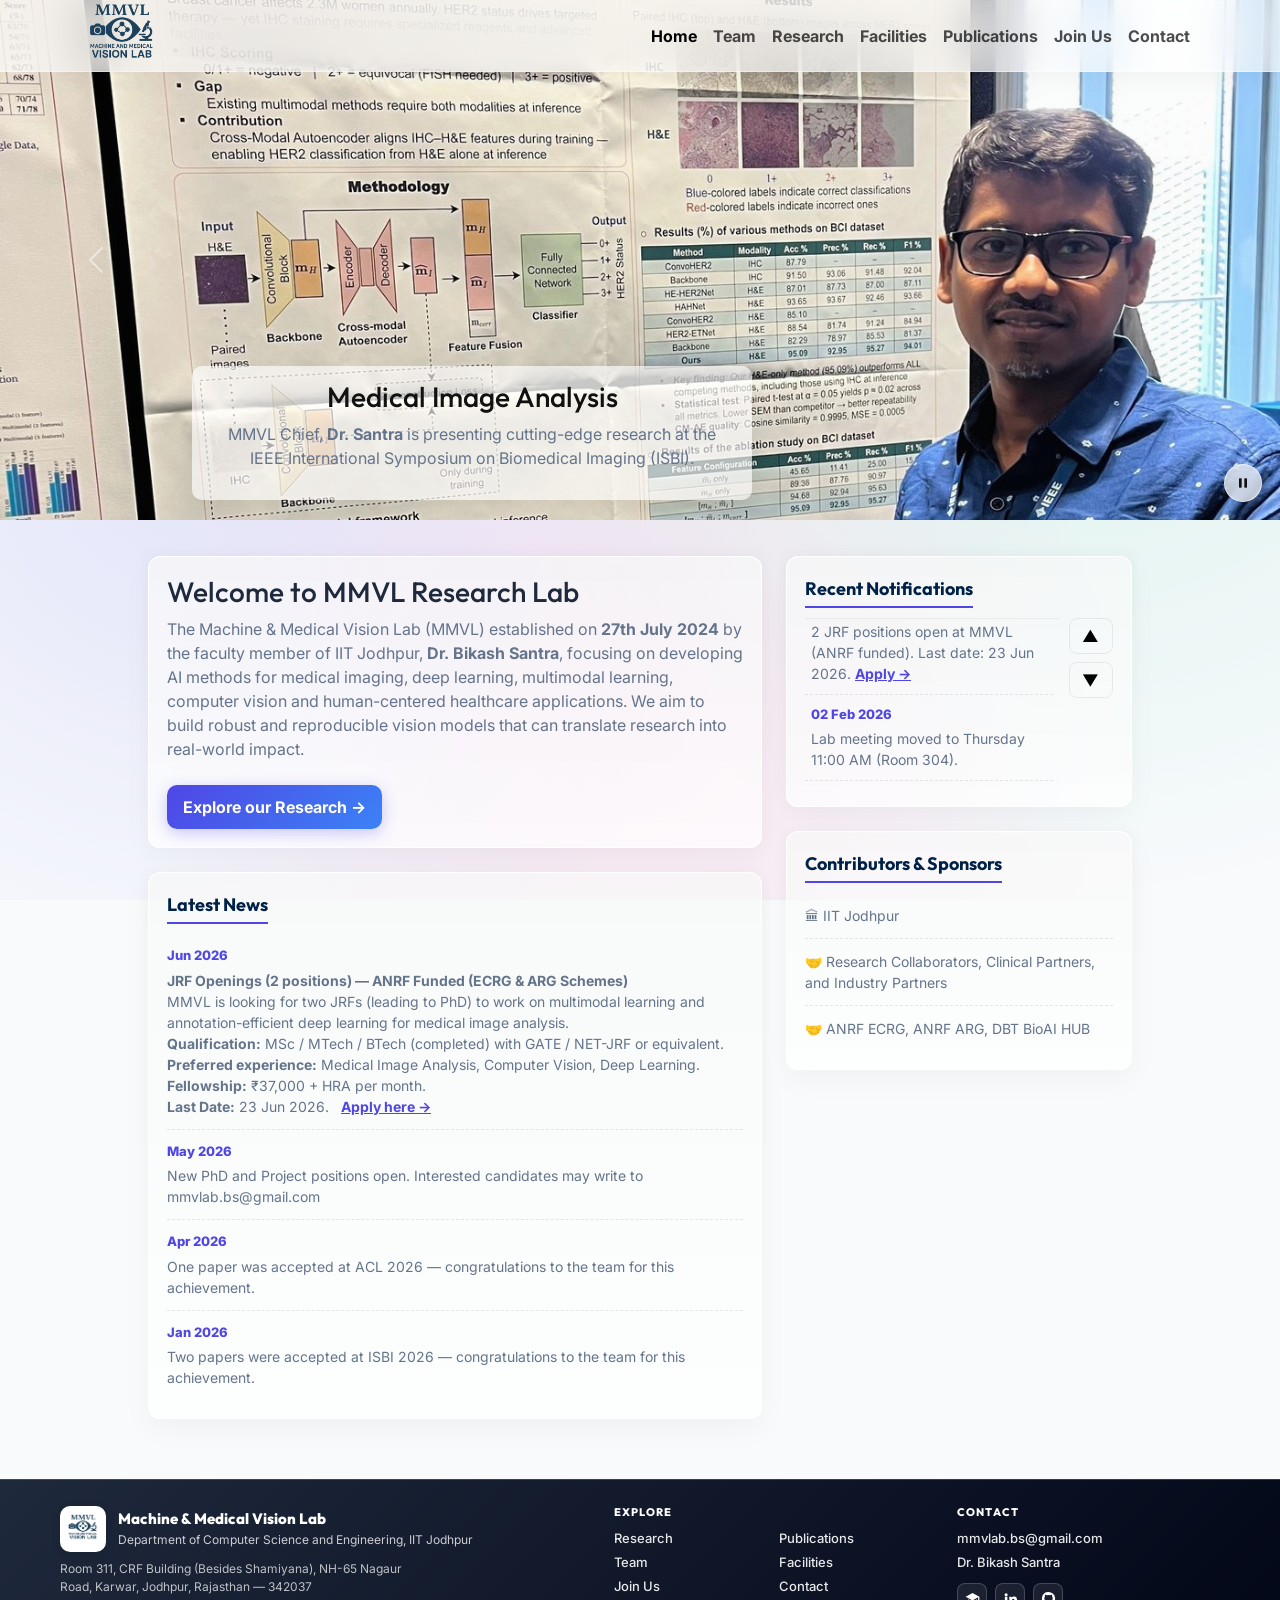
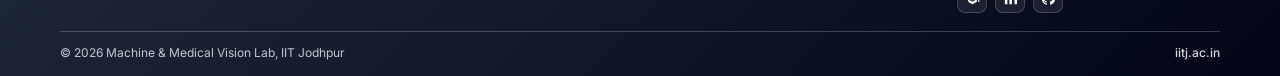
==== index.html @ 5e8164a0 "Updated Student List and Adding The Posters" ====
﻿<!doctype html>
<html lang="en">

<head>
  <meta name="view-transition" content="same-origin">
  <meta charset="utf-8" />
  <meta name="viewport" content="width=device-width, initial-scale=1" />
  <title>Machine & Medical Vision Lab — MMVL</title>

  <link href="https://cdn.jsdelivr.net/npm/bootstrap@5.3.3/dist/css/bootstrap.min.css" rel="stylesheet" />
  <link rel="stylesheet" href="./assets/css/navbar.css" />
  <link rel="stylesheet" href="./assets/css/footer.css" />
  <link rel="stylesheet" href="./assets/css/scroll-reveal.css" />
  <link rel="stylesheet" href="./assets/css/back-to-top.css" />
  <link rel="preconnect" href="https://fonts.googleapis.com">
  <link rel="preconnect" href="https://fonts.gstatic.com" crossorigin>
  <link
    href="https://fonts.googleapis.com/css2?family=Outfit:wght@400;500;600;700;800&family=Inter:wght@400;500;600&display=swap"
    rel="stylesheet">

  <style>
    /* Reset & base */
    html,
    body {
      margin: 0;
      padding: 0;
      width: 100%;
      box-sizing: border-box;
      height: 100%;
    }

    *,
    *::before,
    *::after {
      box-sizing: inherit;
    }

    :root {
      --page-bg: #f8fafc;
      --bg: var(--page-bg);
      --card-bg: rgba(255, 255, 255, 0.7);
      --card: var(--card-bg);
      --muted: #64748b;
      --accent: #4f46e5;
      --accent-hover: #4338ca;
      --border: rgba(255, 255, 255, 0.6);
      --text: #0f172a;
      --card-border-light: rgba(255, 255, 255, 0.8);
      --card-elev: rgba(0, 0, 0, 0.04);
      --nav-h: 72px;
      --nav-bg: #4f46e5;
    }

    body {
      background: var(--page-bg);
      color: #1e293b;
      font-family: 'Inter', system-ui, -apple-system, sans-serif;
      -webkit-font-smoothing: antialiased;
      -moz-osx-font-smoothing: grayscale;
    }

    h1,
    h2,
    h3,
    h4,
    h5,
    .panel-head,
    .carousel-caption h3 {
      font-family: 'Outfit', sans-serif;
    }

    body::before {
      content: "";
      position: fixed;
      inset: 0;
      background: radial-gradient(circle at 15% 50%, rgba(79, 70, 229, 0.12), transparent 50%),
        radial-gradient(circle at 85% 30%, rgba(16, 185, 129, 0.12), transparent 50%),
        radial-gradient(circle at 50% 80%, rgba(236, 72, 153, 0.12), transparent 50%);
      background-color: #f8fafc;
      z-index: -1;
      animation: breathe 15s alternate infinite ease-in-out;
    }

    @keyframes breathe {
      0% {
        transform: scale(1);
      }

      100% {
        transform: scale(1.05);
      }
    }


    /* HERO */
    .hero-carousel {
      max-height: 520px;
      overflow: hidden;
      position: relative;
      margin-top: 0px;
      animation: heroFadeIn 0.9s cubic-bezier(0.25, 1, 0.5, 1) both;
    }

    @keyframes heroFadeIn {
      from {
        opacity: 0;
      }

      to {
        opacity: 1;
      }
    }

    .hero-carousel .carousel-item img {
      width: 100%;
      height: 520px;
      object-fit: cover;
      object-position: center center;
      display: block;
      filter: saturate(0.98) contrast(0.98);
    }

    .carousel-caption {
      background: rgba(255, 255, 255, 0.65);
      color: #111;
      padding: 14px 18px;
      border-radius: 10px;
      box-shadow: 0 8px 20px rgba(12, 18, 24, 0.06);
      max-width: 560px;
    }

    /* Slideshow pause / play toggle */
    .hero-carousel .carousel-pause {
      position: absolute;
      right: 18px;
      bottom: 18px;
      z-index: 3;

      width: 38px;
      height: 38px;
      display: inline-flex;
      align-items: center;
      justify-content: center;
      padding: 0;

      border: 1px solid rgba(255, 255, 255, 0.6);
      border-radius: 50%;
      background: rgba(255, 255, 255, 0.7);
      backdrop-filter: blur(8px);
      -webkit-backdrop-filter: blur(8px);
      color: #111;
      cursor: pointer;
      box-shadow: 0 4px 14px rgba(12, 18, 24, 0.18);
      transition: 0.18s ease;
    }

    .hero-carousel .carousel-pause:hover {
      background: #fff;
      transform: translateY(-2px);
    }

    .hero-carousel .carousel-pause:focus-visible {
      outline: 3px solid rgba(79, 70, 229, 0.55);
      outline-offset: 2px;
    }

    .hero-carousel .carousel-pause svg {
      width: 16px;
      height: 16px;
      fill: currentColor;
    }

    .hero-carousel .carousel-pause .icon-play,
    .hero-carousel .carousel-pause.is-paused .icon-pause {
      display: none;
    }

    .hero-carousel .carousel-pause.is-paused .icon-play {
      display: inline-block;
    }

    @media (max-width: 640px) {
      .hero-carousel .carousel-pause {
        right: 12px;
        bottom: 12px;
        width: 34px;
        height: 34px;
      }
    }

    /* LAYOUT */
    .main-columns {
      padding: 36px 0;
      max-width: 80%;
      margin: 0 auto;
      display: flex;
      gap: 24px;
      align-items: flex-start;
      padding-left: 20px;
      padding-right: 20px;
    }

    .col-left {
      flex: 1.6;
      min-width: 0;
    }

    .col-right {
      flex: 0.9;
      min-width: 0;
    }

    /* CARD */
    .card-panel {
      background: var(--card-bg);
      border-radius: 12px;
      padding: 18px;
      position: relative;
      overflow: visible;
      box-shadow: 0 10px 30px var(--card-elev);
      transition: transform 180ms ease, box-shadow 180ms ease;

      backdrop-filter: blur(16px);
      -webkit-backdrop-filter: blur(16px);
      border: 1px solid var(--card-border-light);
    }

    .card-panel:hover {
      transform: translateY(-4px);
      box-shadow: 0 18px 40px rgba(12, 18, 24, 0.05);
    }

    .card-panel::before {
      content: "";
      position: absolute;
      inset: -1px;
      border-radius: 13px;
      pointer-events: none;
      border: 1px solid var(--card-border-light);
      opacity: 0.95;
      z-index: -1;
    }

    .card-panel::after {
      content: "";
      position: absolute;
      inset: -6px;
      border-radius: 14px;
      pointer-events: none;
      background: linear-gradient(180deg, rgba(0, 0, 0, 0.02), rgba(0, 0, 0, 0.00));
      filter: blur(6px);
      opacity: 1;
      z-index: -2;
    }

    .panel-head {
      font-weight: 700;
      color: #002147;
      margin-bottom: 10px;
      font-size: 18px;
      border-bottom: 2px solid var(--accent);
      display: inline-block;
      padding-bottom: 4px;
    }

    .muted {
      color: var(--muted);
    }

    /* BUTTON */
    .primary-btn {
      display: inline-block;
      padding: 10px 16px;
      background: linear-gradient(135deg, #4f46e5, #3b82f6);
      color: #fff;
      border-radius: 10px;
      font-weight: 700;
      text-decoration: none;
      transition: 0.2s ease;

      box-shadow: 0 4px 15px rgba(79, 70, 229, 0.3);
    }

    .primary-btn:hover {
      background: linear-gradient(135deg, #4338ca, #2563eb);
      transform: translateY(-2px);
      box-shadow: 0 8px 25px rgba(79, 70, 229, 0.4);
      text-decoration: none;
      color: #fff;
    }

    /* LATEST NEWS */
    .news-item {
      padding: 12px 0;
      border-bottom: 1px dashed rgba(20, 30, 40, 0.10);
    }

    .news-item:last-child {
      border-bottom: none;
    }

    .news-date {
      font-weight: 800;
      color: var(--accent);
      font-size: 13px;
      margin-bottom: 4px;
    }

    .news-text {
      color: var(--muted);
      font-size: 14px;
      line-height: 1.5;
    }

    /* RECENT NOTIFICATIONS (AUTO SCROLL) */
    .scroll-box {
      height: 170px;
      overflow: auto;
      padding-right: 6px;
      border-top: 1px solid rgba(20, 30, 40, 0.06);
      padding-top: 6px;
    }

    .notif-item {
      padding: 10px 6px;
      border-bottom: 1px dashed rgba(20, 30, 40, 0.10);
    }

    .notif-item:last-child {
      border-bottom: none;
    }

    .notif-date {
      font-weight: 800;
      color: var(--accent);
      font-size: 13px;
      margin-bottom: 4px;
    }

    .notif-text {
      color: var(--muted);
      font-size: 14px;
      line-height: 1.5;
    }

    .news-controls {
      display: flex;
      flex-direction: column;
      gap: 8px;
      align-items: center;
    }

    .news-controls button {
      width: 44px;
      height: 36px;
      border-radius: 8px;
      border: 1px solid rgba(20, 30, 40, 0.08);
      background: transparent;
      cursor: pointer;
      font-weight: 700;
    }

    .news-controls button:hover {
      background: rgba(14, 56, 241, 0.08);
    }



    @media (max-width: 992px) {
      .main-columns {
        flex-direction: column;
      }

      .hero-carousel {
        max-height: 380px;
      }

      .hero-carousel .carousel-item img {
        height: 380px;
      }

      .carousel-caption {
        max-width: 340px;
        padding: 12px 14px;
      }

      .carousel-caption h3 {
        font-size: 18px;
      }

      .carousel-caption .muted {
        font-size: 13px;
      }

      .news-controls {
        flex-direction: row;
        justify-content: flex-start;
      }
    }

    @media (max-width: 576px) {
      .hero-carousel {
        max-height: 260px;
      }

      .hero-carousel .carousel-item img {
        height: 260px;
      }

      .carousel-caption {
        max-width: 220px;
        padding: 10px 12px;
        border-radius: 8px;
      }

      .carousel-caption h3 {
        font-size: 15px;
        margin-bottom: 4px;
      }

      .carousel-caption .muted {
        font-size: 12px;
        line-height: 1.4;
      }
    }

    @media (max-width: 400px) {
      .hero-carousel {
        max-height: 200px;
      }

      .hero-carousel .carousel-item img {
        height: 200px;
      }

      .carousel-caption {
        max-width: 180px;
        padding: 8px 10px;
      }

      .carousel-caption h3 {
        font-size: 13px;
      }

      .carousel-caption .muted {
        font-size: 11px;
      }
    }




    /* Page Load Fade-Up Animation */
    #app-content {
      animation: fadeUpIn 0.8s cubic-bezier(0.16, 1, 0.3, 1) both;
      -webkit-animation: fadeUpIn 0.8s cubic-bezier(0.16, 1, 0.3, 1) both;
    }

    @keyframes fadeUpIn {
      from {
        opacity: 0;
        transform: translateY(40px);
      }

      to {
        opacity: 1;
        transform: translateY(0);
      }
    }

    /* Smooth View Transitions */
    html {
      overflow-y: scroll;
    }

    @view-transition {
      navigation: auto;
    }
  </style>
</head>

<body>

  <!-- NAVBAR -->
  <div id="navbar">
    <nav class="navbar navbar-expand-lg navbar-light" id="mainNav">
      <div class="container">
        <!-- <a class="navbar-brand" href="#">MMVL</a> -->
        <a class="navbar-brand d-flex align-items-center" href="./index.html">
          <img src="./assets/images/logo/1000371724-removebg-preview.png" alt="MMVL Logo"
            style="height:80px; width:auto; margin-right:10px;">

        </a>

        <button class="navbar-toggler" type="button" data-bs-toggle="collapse" data-bs-target="#navMenu"
          aria-controls="navMenu" aria-expanded="false" aria-label="Toggle navigation">
          <span class="navbar-toggler-icon"><span></span></span>
        </button>
        <div class="collapse navbar-collapse" id="navMenu">
          <ul class="navbar-nav ms-auto">
            <li class="nav-item"><a class="nav-link" href="index.html">Home</a></li>
            <li class="nav-item"><a class="nav-link" href="team.html">Team</a></li>
            <li class="nav-item"><a class="nav-link" href="research.html">Research</a></li>
            <li class="nav-item"><a class="nav-link" href="facilities.html">Facilities</a></li>
            <li class="nav-item"><a class="nav-link" href="publications.html">Publications</a></li>
            <li class="nav-item"><a class="nav-link" href="joinus.html">Join Us</a></li>
            <li class="nav-item"><a class="nav-link" href="contact.html">Contact</a></li>
          </ul>
        </div>
      </div>
    </nav>
  </div>
  <main id="app-content">

    <!-- HERO -->
    <div class="hero-carousel w-100">
      <div id="heroCarousel" class="carousel slide" data-bs-ride="carousel" data-bs-interval="3000">
        <div class="carousel-inner">
          <div class="carousel-item active">
            <img src="./assets/images/home/sir_home.jpeg" alt="Medical Image Analysis">
            <div class="carousel-caption">
              <h3>Medical Image Analysis</h3>
              <p class="muted">MMVL Chief, <b>Dr. Santra</b> is presenting cutting-edge research at the IEEE International Symposium on Biomedical Imaging (ISBI).</p>
            </div>
          </div>

          <div class="carousel-item">
            <img src="./assets/images/home/rashmi_home.png" alt="Federated Learning">
            <div class="carousel-caption">
              <h3>Federated Learning</h3>
              <p class="muted">Rashmi, a PhD scholar at MMVL, conducting a hands-on session on federated learning at a workshop — advancing privacy-preserving AI for medical imaging.</p>
            </div>
          </div>

          <div class="carousel-item">
            <img src="./assets/images/home/prajwal_home.jpeg" alt="Multimodal Learning">
            <div class="carousel-caption">
              <h3>Multimodal Learning</h3>
              <p class="muted">Prajwal, a PhD scholar at MMVL, sharing deep learning insights and conducting hands-on session on multimodal AI — building models that seamlessly understand images, text, and more.</p>
            </div>
          </div>

          <div class="carousel-item">
            <img src="./assets/images/home/ankita_home.jpg" alt="Medical Imaging">
            <div class="carousel-caption">
              <h3>Medical Imaging</h3>
              <p class="muted">Ankita, a PhD scholar at MMVL, working on clinical AI, medical image segmentation, and explainability for real-world healthcare applications.</p>
            </div>
          </div>



          <div class="carousel-item">
            <img src="./assets/images/home/team.jpg" alt="MMVL Team">
            <div class="carousel-caption">
              <h3>MMVL Team</h3>
              <p class="muted">Our lab members enjoying a well-deserved lab lunch together — because great research is built on great teamwork.</p>
            </div>
          </div>

        </div>

        <button class="carousel-control-prev" type="button" data-bs-target="#heroCarousel" data-bs-slide="prev">
          <span class="carousel-control-prev-icon" aria-hidden="true"></span>
          <span class="visually-hidden">Previous</span>
        </button>

        <button class="carousel-control-next" type="button" data-bs-target="#heroCarousel" data-bs-slide="next">
          <span class="carousel-control-next-icon" aria-hidden="true"></span>
          <span class="visually-hidden">Next</span>
        </button>

        <button class="carousel-pause" type="button" id="heroPause" aria-pressed="false"
          aria-label="Pause slideshow" title="Pause slideshow">
          <svg class="icon-pause" viewBox="0 0 24 24" aria-hidden="true">
            <rect x="6" y="5" width="4" height="14" rx="1" />
            <rect x="14" y="5" width="4" height="14" rx="1" />
          </svg>
          <svg class="icon-play" viewBox="0 0 24 24" aria-hidden="true">
            <path d="M8 5l11 7-11 7z" />
          </svg>
        </button>
      </div>
    </div>

    <script>
      // Hero slideshow pause / play toggle
      (function () {
        function initHeroPause() {
          const carouselEl = document.getElementById("heroCarousel");
          const btn = document.getElementById("heroPause");
          if (!carouselEl || !btn || typeof bootstrap === "undefined") return;

          let paused = false;

          // Fetched per click: the SPA router recreates the carousel instance
          // on navigation, so a cached reference would go stale.
          const instance = () => bootstrap.Carousel.getOrCreateInstance(carouselEl);

          function setPaused(next) {
            paused = next;
            btn.classList.toggle("is-paused", paused);
            btn.setAttribute("aria-pressed", String(paused));

            const label = paused ? "Play slideshow" : "Pause slideshow";
            btn.setAttribute("aria-label", label);
            btn.title = label;

            if (paused) {
              instance().pause();
            } else {
              instance().cycle();
            }
          }

          btn.addEventListener("click", () => setPaused(!paused));

          // Bootstrap resumes cycling on mouseleave (its default pause:"hover").
          // Re-assert an explicit pause after that handler so the button wins.
          carouselEl.addEventListener("mouseleave", () => {
            if (paused) setTimeout(() => instance().pause(), 0);
          });
        }

        if (document.readyState === "loading") {
          document.addEventListener("DOMContentLoaded", initHeroPause);
        } else {
          initHeroPause();
        }
      })();
    </script>

    <!-- MAIN CONTENT -->
    <div class="main-columns">

      <!-- LEFT -->
      <div class="col-left">

        <!-- Welcome -->
        <div class="card-panel mb-4" data-reveal>
          <h3 style="margin-top:0;">Welcome to MMVL Research Lab</h3>
          <p class="muted">
            The Machine & Medical Vision Lab (MMVL) established on <b>27th July 2024</b> by the faculty member of IIT Jodhpur, <b>Dr. Bikash Santra</b>, focusing on developing AI methods
            for medical imaging, deep learning,
            multimodal learning, computer vision and human-centered healthcare applications. We aim to build robust and reproducible
            vision models that can translate research into real-world impact.
          </p>

          <a href="research.html" class="primary-btn mt-2">Explore our Research →</a>
        </div>

        <!-- Latest News -->
        <div class="card-panel mb-4" data-reveal data-reveal-delay="150">
          <div class="panel-head">Latest News</div>

          <div class="news-item">
            <div class="news-date">Jun 2026</div>
            <div class="news-text">
              <b>JRF Openings (2 positions) — ANRF Funded (ECRG &amp; ARG Schemes)</b><br>
              MMVL is looking for two JRFs (leading to PhD) to work on multimodal learning and annotation-efficient deep learning for medical image analysis.<br>
              <b>Qualification:</b> MSc / MTech / BTech (completed) with GATE / NET-JRF or equivalent.<br>
              <b>Preferred experience:</b> Medical Image Analysis, Computer Vision, Deep Learning.<br>
              <b>Fellowship:</b> ₹37,000 + HRA per month.<br>
              <b>Last Date:</b> 23 Jun 2026. &nbsp;
              <a href="https://lnkd.in/gH9TzSqU" target="_blank" rel="noopener noreferrer"
                style="color:var(--accent); font-weight:700;">Apply here →</a>
            </div>
          </div>

          <div class="news-item">
            <div class="news-date">May 2026</div>
            <div class="news-text">New PhD and Project positions open. Interested candidates may write to
              mmvlab.bs@gmail.com</div>
          </div>
          <div class="news-item">
            <div class="news-date">Apr 2026</div>
            <div class="news-text">One paper was accepted at ACL 2026 — congratulations to the team for this
              achievement.</div>
          </div>

          <div class="news-item">
            <div class="news-date">Jan 2026</div>
            <div class="news-text">Two papers were accepted at ISBI 2026 — congratulations to the team for this
              achievement.</div>
          </div>


        </div>

      </div>

      <!-- RIGHT -->
      <aside class="col-right">

        <!-- Recent Notifications (Auto Scroll) -->
        <div class="card-panel mb-4" data-reveal="right">
          <div class="panel-head">Recent Notifications</div>

          <div style="display:flex; gap:10px; align-items:flex-start;">
            <div style="flex:1;">
              <div id="notifScroll" class="scroll-box" tabindex="0">

                <div class="notif-item">
                  <div class="notif-date">09 Jun 2026</div>
                  <div class="notif-text">
                    2 JRF positions open at MMVL (ANRF funded). Last date: 23 Jun 2026.
                    <a href="https://lnkd.in/gH9TzSqU" target="_blank" rel="noopener noreferrer"
                      style="color:var(--accent); font-weight:700;">Apply →</a>
                  </div>
                </div>

                <div class="notif-item">
                  <div class="notif-date">02 Feb 2026</div>
                  <div class="notif-text">Lab meeting moved to Thursday 11:00 AM (Room 304).</div>
                </div>

                <div class="notif-item">
                  <div class="notif-date">05 Mar 2026</div>
                  <div class="notif-text">New baseline code pushed to GitHub repo — please check the README.</div>
                </div>



                <div class="notif-item">
                  <div class="notif-date">16 Apr 2026</div>
                  <div class="notif-text">Internal paper discussion scheduled next week — agenda will be shared soon.
                  </div>
                </div>


              </div>
            </div>

            <div class="news-controls">
              <button id="notifUp" aria-label="Scroll up">▲</button>
              <button id="notifDown" aria-label="Scroll down">▼</button>
            </div>
          </div>
        </div>

        <!-- Contributors & Sponsors -->
        <div class="card-panel" data-reveal="right" data-reveal-delay="150">
          <div class="panel-head">Contributors & Sponsors</div>

          <div class="news-item">
            <div class="news-text">🏛 IIT Jodhpur</div>
          </div>
          <div class="news-item">
            <div class="news-text">🤝 Research Collaborators, Clinical Partners, and Industry Partners </div>
          </div>
          <div class="news-item">
            <div class="news-text">🤝 ANRF ECRG, ANRF ARG, DBT BioAI HUB </div>
          </div>

        </div>

      </aside>

    </div>

  </main>

  <!-- FOOTER -->
  <div id="footer"></div>

  <script src="https://cdn.jsdelivr.net/npm/bootstrap@5.3.3/dist/js/bootstrap.bundle.min.js"></script>

  <script src="./assets/js/footer-load.js"></script>

  <script>
    // Auto-scroll Recent Notifications (pause on hover + controls)
    (function () {
      const scrollEl = document.getElementById("notifScroll");
      if (!scrollEl) return;

      let speed = 35;  // lower = faster
      let step = 1;
      let id = null;

      const start = () => {
        stop();
        id = setInterval(() => {
          if (scrollEl.scrollTop + scrollEl.clientHeight >= scrollEl.scrollHeight - 1) {
            scrollEl.scrollTop = 0;
          } else {
            scrollEl.scrollTop += step;
          }
        }, speed);
      };

      const stop = () => {
        if (id) clearInterval(id);
        id = null;
      };

      start();

      scrollEl.addEventListener("mouseenter", stop);
      scrollEl.addEventListener("mouseleave", start);

      document.getElementById("notifUp").addEventListener("click", () => {
        stop();
        scrollEl.scrollBy({ top: -90, behavior: "smooth" });
        setTimeout(start, 2000);
      });

      document.getElementById("notifDown").addEventListener("click", () => {
        stop();
        scrollEl.scrollBy({ top: 90, behavior: "smooth" });
        setTimeout(start, 2000);
      });
    })();
  </script>

  <script src="./assets/js/scroll-reveal.js"></script>
  <script src="./assets/js/back-to-top.js"></script>
  <script src="./assets/js/navbar-collapse.js"></script>
  <script src="./assets/js/spa.js"></script>
</body>

</html>
---- assets/css/navbar.css ----
.navbar {
      position: fixed;
      top: 0;
      left: 0;
      width: 100%;
      z-index: 9999;

      /* background: #1e40af !important; */
      /* background: #EAF2FF !important; */

      background: rgba(255, 255, 255, 0.65) !important;
      backdrop-filter: blur(24px);
      -webkit-backdrop-filter: blur(24px);
      border-bottom: 1px solid rgba(255, 255, 255, 0.4);
      /* bluish */
      box-shadow: 0 4px 30px rgba(0, 0, 0, 0.05);

      height: 72px;
      display: flex;
      align-items: center;
    }

    /* navbar text + links white */
    .navbar .navbar-brand,
    .navbar .nav-link {
      color: #000000 !important;
      font-weight: 700;
    }

    /* active link highlight */
    .navbar .nav-link:hover {
      opacity: 0.85;
    }

    /* toggler button */
    .navbar-toggler {
      border: 1px solid rgba(255, 255, 255, 0.35);
      background: rgba(255, 255, 255, 0.10);
    }

    /* Ensure navbar inner container vertically centers all children */
    .navbar > .container {
      display: flex;
      align-items: center;
      height: 100%;
    }

    /* hamburger icon lines */
    .navbar-toggler-icon::before,
    .navbar-toggler-icon::after,
    .navbar-toggler-icon>span {
      background: #ffffff !important;
    }
.navbar { view-transition-name: main-navbar; }

    /* ===== NAVBAR RESPONSIVE ===== */

    /* Tablet — matches Bootstrap navbar-expand-lg collapse at 992px */
    @media (max-width: 991px) {
      .navbar {
        height: 64px;
      }

      .navbar .navbar-brand img {
        height: 60px !important;
      }

      .navbar .nav-link {
        font-size: 14px !important;
      }

      /* Collapsed mobile menu background */
      .navbar .navbar-collapse {
        background: rgba(255, 255, 255, 0.92);
        backdrop-filter: blur(20px);
        -webkit-backdrop-filter: blur(20px);
        border-radius: 0 0 12px 12px;
        padding: 10px 16px;
        margin-top: 4px;
        box-shadow: 0 8px 24px rgba(0,0,0,0.08);
      }

      .navbar .nav-link {
        padding: 8px 0 !important;
        border-bottom: 1px solid rgba(0,0,0,0.05);
      }

      .navbar .nav-item:last-child .nav-link {
        border-bottom: none;
      }
    }

    /* Mobile ≤520px */
    @media (max-width: 520px) {
      .navbar {
        height: 56px;
      }

      .navbar .navbar-brand img {
        height: 48px !important;
        margin-right: 6px !important;
      }

      .navbar .nav-link {
        font-size: 13px !important;
        font-weight: 600;
      }

      .navbar .navbar-collapse {
        padding: 8px 14px;
      }
    }
---- assets/css/footer.css ----
/* MMVL Footer — dark slate-to-black gradient */

.site-footer {
    width: 100%;
    background: linear-gradient(135deg, #1e293b, #020617);
    /* indigo hairline keeps the dark slab tied to the site accent */
    border-top: 1px solid rgba(99, 102, 241, 0.45);
    color: rgba(255, 255, 255, 0.78);
    font-family: 'Inter', system-ui, -apple-system, sans-serif;
    font-size: 13px;
}

.site-footer .footer-inner {
    max-width: 1200px;
    margin: 0 auto;
    padding: 26px 20px 14px;
}

/* ── Columns ── */
.site-footer .footer-grid {
    display: grid;
    grid-template-columns: 2fr 1.2fr 1fr;
    gap: 28px;
    align-items: start;
}

/* ── Lab identity ── */
.site-footer .footer-brand-head {
    display: flex;
    align-items: center;
    gap: 12px;
    margin-bottom: 8px;
}

/* the logo is dark navy on transparent — give it a light chip to sit on */
.site-footer .footer-logo {
    box-sizing: border-box;
    width: 46px;
    height: 46px;
    flex-shrink: 0;
    padding: 5px;
    background: #fff;
    border-radius: 10px;
    box-shadow: 0 2px 8px rgba(15, 23, 42, 0.18);
}

.site-footer .footer-lab-name {
    font-family: 'Outfit', system-ui, sans-serif;
    font-size: 15px;
    font-weight: 800;
    color: #fff;
    line-height: 1.3;
}

.site-footer .footer-lab-sub {
    margin-top: 2px;
    font-size: 12px;
    line-height: 1.45;
    color: rgba(255, 255, 255, 0.78);
}

.site-footer .footer-address {
    margin: 0;
    font-style: normal;
    font-size: 12px;
    line-height: 1.55;
    color: rgba(255, 255, 255, 0.72);
    max-width: 44ch;
}

/* ── Link columns ── */
.site-footer .footer-col-title {
    font-family: 'Outfit', system-ui, sans-serif;
    font-size: 11px;
    font-weight: 800;
    letter-spacing: 0.1em;
    text-transform: uppercase;
    color: #fff;
    margin: 0 0 10px;
}

.site-footer .footer-list {
    list-style: none;
    margin: 0;
    padding: 0;
}

.site-footer .footer-list li {
    margin-bottom: 6px;
    line-height: 1.4;
}

.site-footer .footer-list li:last-child {
    margin-bottom: 0;
}

/* two-up so the nav stays short */
.site-footer .footer-list-2col {
    display: grid;
    grid-template-columns: repeat(2, minmax(0, 1fr));
    gap: 6px 16px;
}

.site-footer .footer-list-2col li {
    margin-bottom: 0;
}

.site-footer a {
    color: rgba(255, 255, 255, 0.9);
    text-decoration: none;
    font-size: 13px;
    font-weight: 500;
    transition: color 0.18s ease;
}

.site-footer a:hover,
.site-footer a:focus-visible {
    color: #a5b4fc;
    text-decoration: underline;
    text-underline-offset: 3px;
}

.site-footer a:focus-visible {
    outline: 2px solid rgba(255, 255, 255, 0.75);
    outline-offset: 3px;
    border-radius: 3px;
}

/* ── Profile icons ── */
.site-footer .footer-social {
    display: flex;
    gap: 8px;
    margin-top: 12px;
}

.site-footer .footer-social a {
    display: inline-flex;
    align-items: center;
    justify-content: center;
    width: 30px;
    height: 30px;
    border-radius: 8px;
    background: rgba(255, 255, 255, 0.08);
    border: 1px solid rgba(255, 255, 255, 0.18);
    color: #fff;
    transition: 0.18s ease;
}

.site-footer .footer-social a:hover {
    background: rgba(99, 102, 241, 0.28);
    border-color: rgba(129, 140, 248, 0.6);
    transform: translateY(-2px);
}

.site-footer .footer-social svg {
    width: 15px;
    height: 15px;
    fill: currentColor;
}

/* ── Bottom bar ── */
.site-footer .footer-bottom {
    display: flex;
    flex-wrap: wrap;
    justify-content: space-between;
    align-items: center;
    gap: 8px;
    margin-top: 18px;
    padding-top: 12px;
    border-top: 1px solid rgba(255, 255, 255, 0.22);
    font-size: 12px;
    color: rgba(255, 255, 255, 0.75);
}

.site-footer .footer-bottom a {
    font-size: 12px;
    color: rgba(255, 255, 255, 0.85);
}

/* ── Responsive ── */
@media (max-width: 860px) {
    .site-footer .footer-grid {
        grid-template-columns: 1fr 1fr;
        gap: 22px;
    }

    .site-footer .footer-brand {
        grid-column: 1 / -1;
    }
}

@media (max-width: 560px) {
    .site-footer .footer-inner {
        padding: 22px 20px 12px;
    }

    .site-footer .footer-grid {
        grid-template-columns: 1fr;
        gap: 20px;
    }

    .site-footer .footer-bottom {
        flex-direction: column;
        align-items: flex-start;
    }
}
---- assets/css/scroll-reveal.css ----
/* Scroll Reveal — staggered cascade animation */

[data-reveal] {
  opacity: 0;
  transform: translateY(32px);
  will-change: opacity, transform;
}

[data-reveal].sr-visible {
  opacity: 1;
  transform: translateY(0);
}

/* Variant: slide from left */
[data-reveal="left"] {
  transform: translateX(-30px);
}
[data-reveal="left"].sr-visible {
  transform: translateX(0);
}

/* Variant: slide from right */
[data-reveal="right"] {
  transform: translateX(30px);
}
[data-reveal="right"].sr-visible {
  transform: translateX(0);
}

/* Variant: scale */
[data-reveal="scale"] {
  transform: scale(0.94);
}
[data-reveal="scale"].sr-visible {
  transform: scale(1);
}

/*
 * Transition only applied after .sr-animate is added by JS,
 * so elements don't flash on first paint.
 * Opacity resolves slightly before transform for a natural layered feel.
 */
[data-reveal].sr-animate {
  transition:
    opacity   0.9s ease-out,
    transform 1.1s cubic-bezier(0.22, 1, 0.36, 1);
}
---- assets/css/back-to-top.css ----
/* Back to Top — a floating pill that appears once the reader reaches the
   bottom of the page. Pair with assets/js/back-to-top.js. */

#backToTop {
    position: fixed;
    right: 28px;
    bottom: 28px;
    z-index: 1030;

    display: inline-flex;
    align-items: center;
    gap: 8px;
    padding: 11px 18px 11px 15px;

    border: none;
    border-radius: 999px;
    background: linear-gradient(135deg, #4f46e5, #3b82f6);
    color: #fff;
    cursor: pointer;

    font-family: 'Outfit', 'Inter', system-ui, sans-serif;
    font-size: 13.5px;
    font-weight: 800;
    letter-spacing: 0.01em;
    line-height: 1;
    white-space: nowrap;

    box-shadow: 0 8px 22px rgba(79, 70, 229, 0.35);

    /* hidden until the bottom of the page is in reach */
    opacity: 0;
    visibility: hidden;
    transform: translateY(16px) scale(0.96);
    transition:
        opacity 0.28s ease,
        transform 0.28s cubic-bezier(0.22, 1, 0.36, 1),
        visibility 0.28s,
        box-shadow 0.2s ease;
}

#backToTop.btt-visible {
    opacity: 1;
    visibility: visible;
    transform: translateY(0) scale(1);
}

#backToTop:hover {
    transform: translateY(-3px) scale(1.03);
    box-shadow: 0 14px 30px rgba(79, 70, 229, 0.45);
}

#backToTop:focus-visible {
    outline: 3px solid rgba(79, 70, 229, 0.45);
    outline-offset: 3px;
}

#backToTop svg {
    width: 17px;
    height: 17px;
    stroke: currentColor;
    fill: none;
    stroke-width: 2.6;
    stroke-linecap: round;
    stroke-linejoin: round;
}

@media (max-width: 520px) {
    #backToTop {
        right: 16px;
        bottom: 16px;
        padding: 9px 15px 9px 12px;
        font-size: 12.5px;
        gap: 6px;
    }

    #backToTop svg {
        width: 15px;
        height: 15px;
    }
}

@media (prefers-reduced-motion: reduce) {
    #backToTop,
    #backToTop.btt-visible,
    #backToTop:hover {
        transform: none;
        transition: opacity 0.2s ease, visibility 0.2s;
    }
}
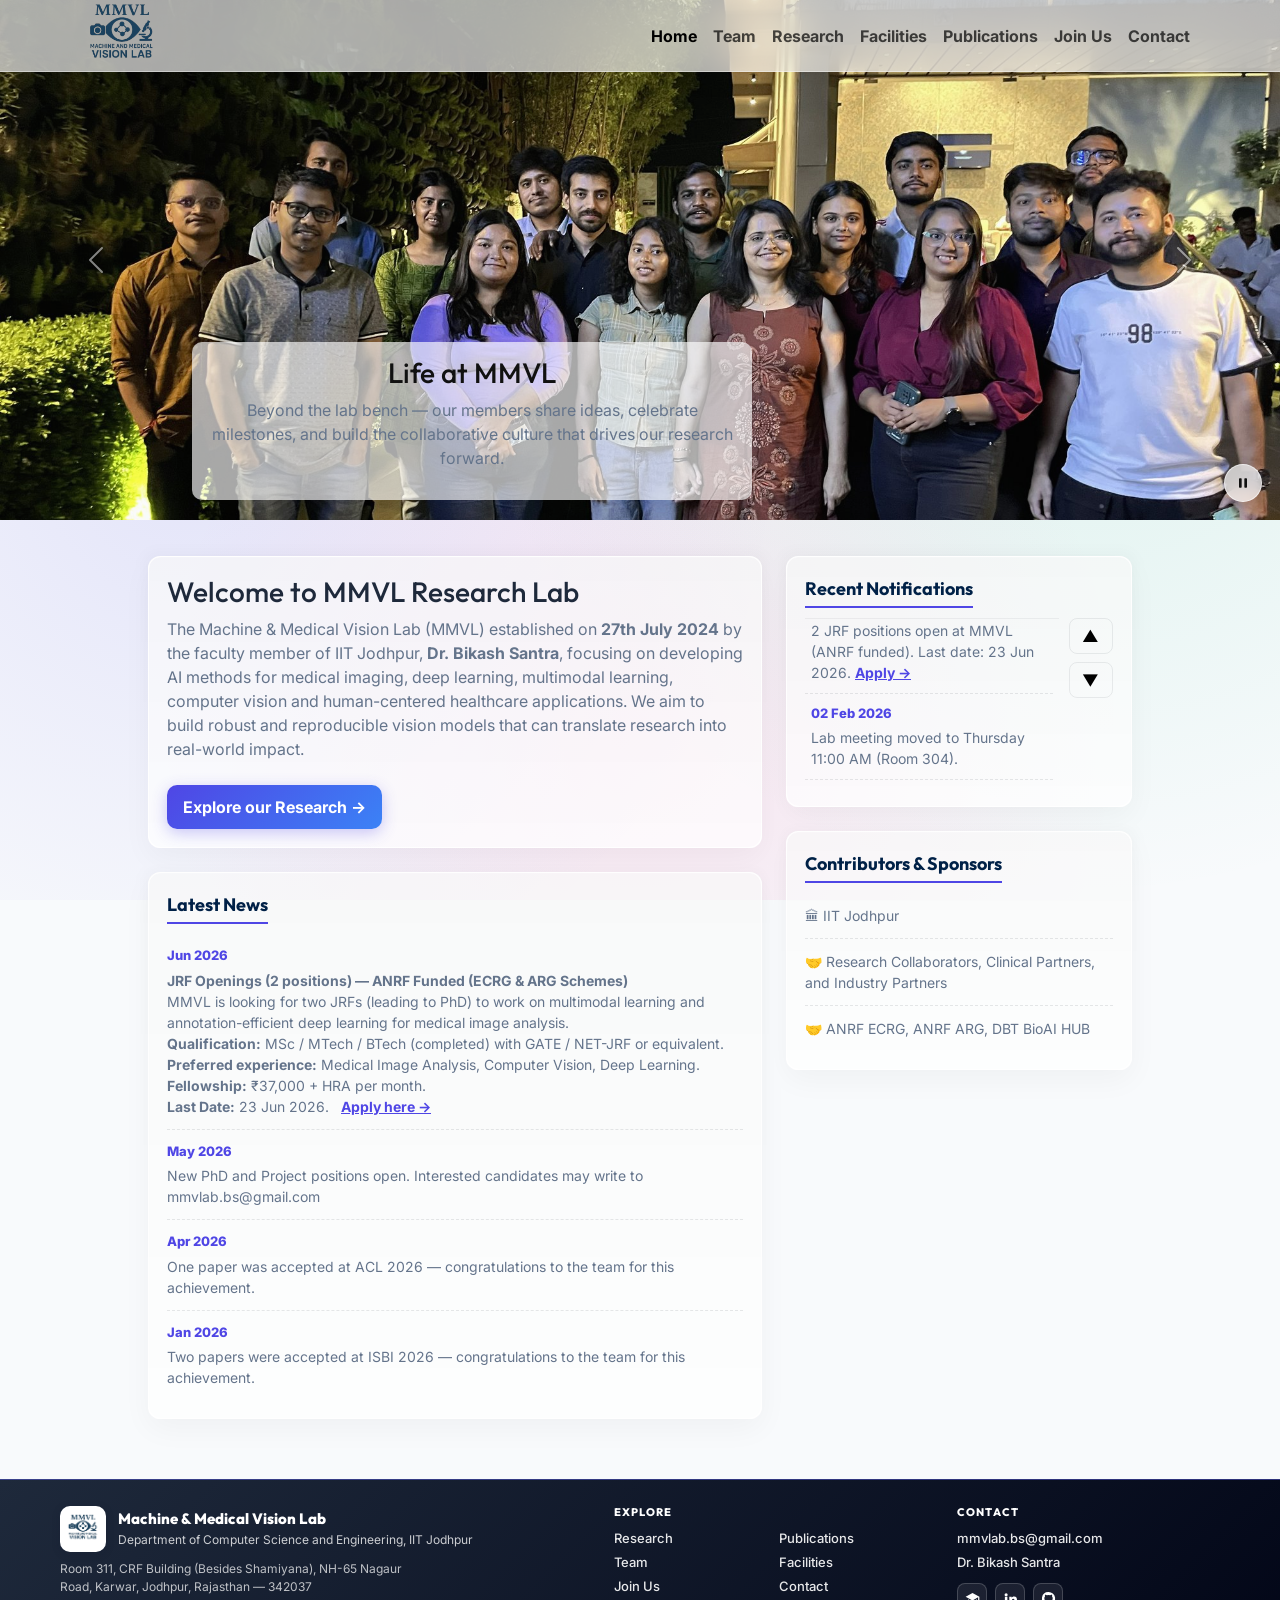
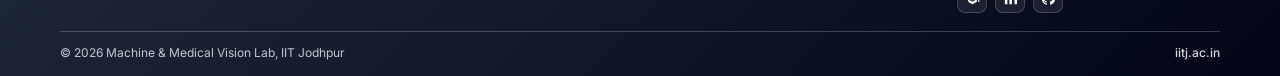
==== commit 9866c99a: "Lead the home carousel with the Life at MMVL slide Move it to the first position so it shows on page" ====
--- a/index.html
+++ b/index.html
@@ -517,6 +517,14 @@
       <div id="heroCarousel" class="carousel slide" data-bs-ride="carousel" data-bs-interval="3000">
         <div class="carousel-inner">
           <div class="carousel-item active">
+            <img src="./assets/images/home/life_at_mmvl_01.jpg" alt="MMVL members together">
+            <div class="carousel-caption">
+              <h3>Life at MMVL</h3>
+              <p class="muted">Beyond the lab bench — our members share ideas, celebrate milestones, and build the collaborative culture that drives our research forward.</p>
+            </div>
+          </div>
+
+          <div class="carousel-item">
             <img src="./assets/images/home/sir_home.jpeg" alt="Medical Image Analysis">
             <div class="carousel-caption">
               <h3>Medical Image Analysis</h3>
@@ -551,10 +559,10 @@
 
 
           <div class="carousel-item">
-            <img src="./assets/images/home/team.jpg" alt="MMVL Team">
+            <img src="./assets/images/home/team_02.jpg" alt="MMVL Team">
             <div class="carousel-caption">
               <h3>MMVL Team</h3>
-              <p class="muted">Our lab members enjoying a well-deserved lab lunch together — because great research is built on great teamwork.</p>
+              <p class="muted">The MMVL family — students, scholars, and faculty of the Machine &amp; Medical Vision Lab at IIT Jodhpur. Together we build reliable, interpretable AI for medical image analysis — disease classification, lesion detection, and segmentation — with methods designed to generalize across real clinical imaging environments.</p>
             </div>
           </div>
 
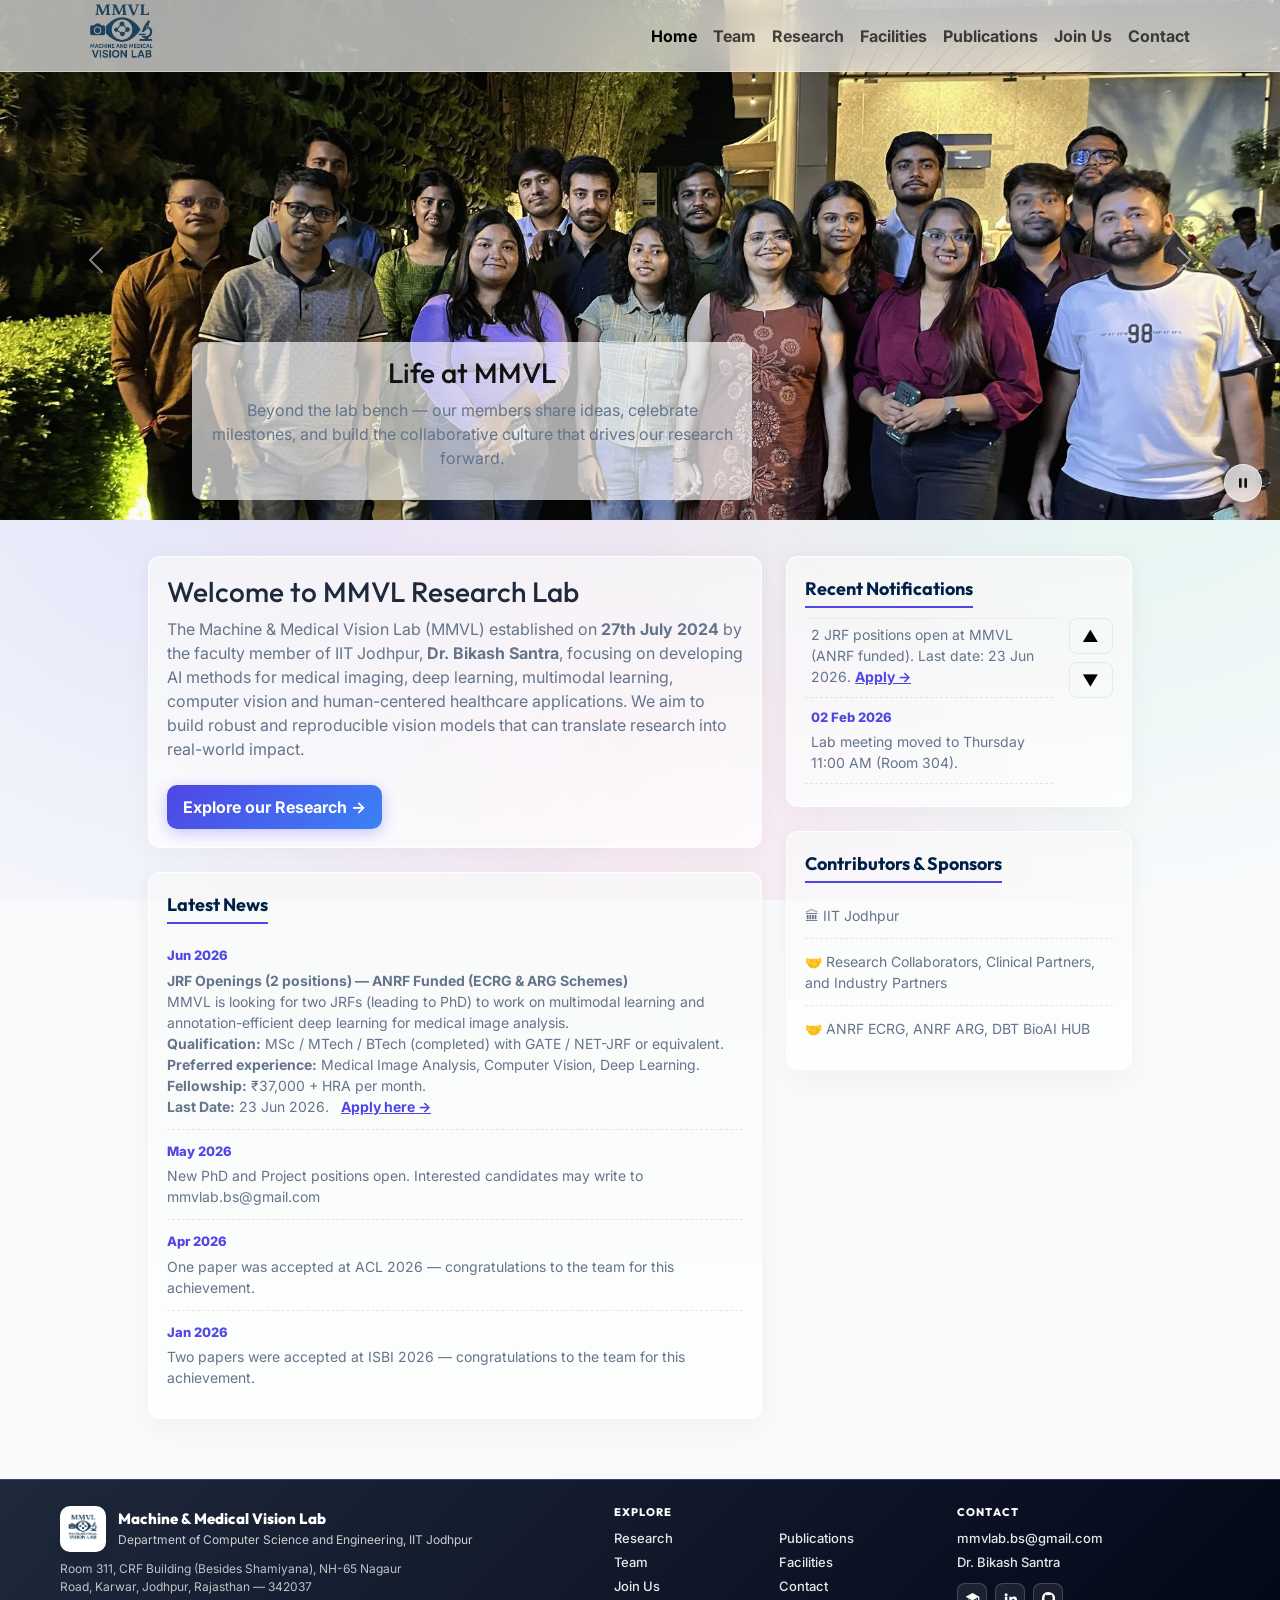
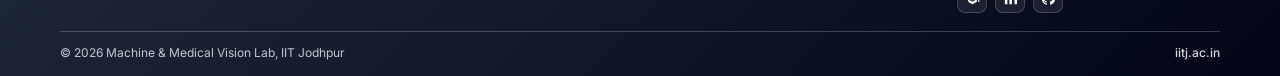
==== commit 15a3a3a9: "Add group photo slide to the home carousel Co-Authored-By: Claude Opus 5 <noreply@anthropic.com> Cla" ====
--- a/index.html
+++ b/index.html
@@ -556,7 +556,13 @@
             </div>
           </div>
 
-
+          <div class="carousel-item">
+            <img src="./assets/images/home/group_02.jpeg" alt="MMVL members in the lab">
+            <div class="carousel-caption">
+              <h3>Together at MMVL</h3>
+              <p class="muted">Students, scholars, and faculty of the lab — surrounded by the research posters and everyday collaboration that keep our work on medical image analysis moving.</p>
+            </div>
+          </div>
 
           <div class="carousel-item">
             <img src="./assets/images/home/team_02.jpg" alt="MMVL Team">
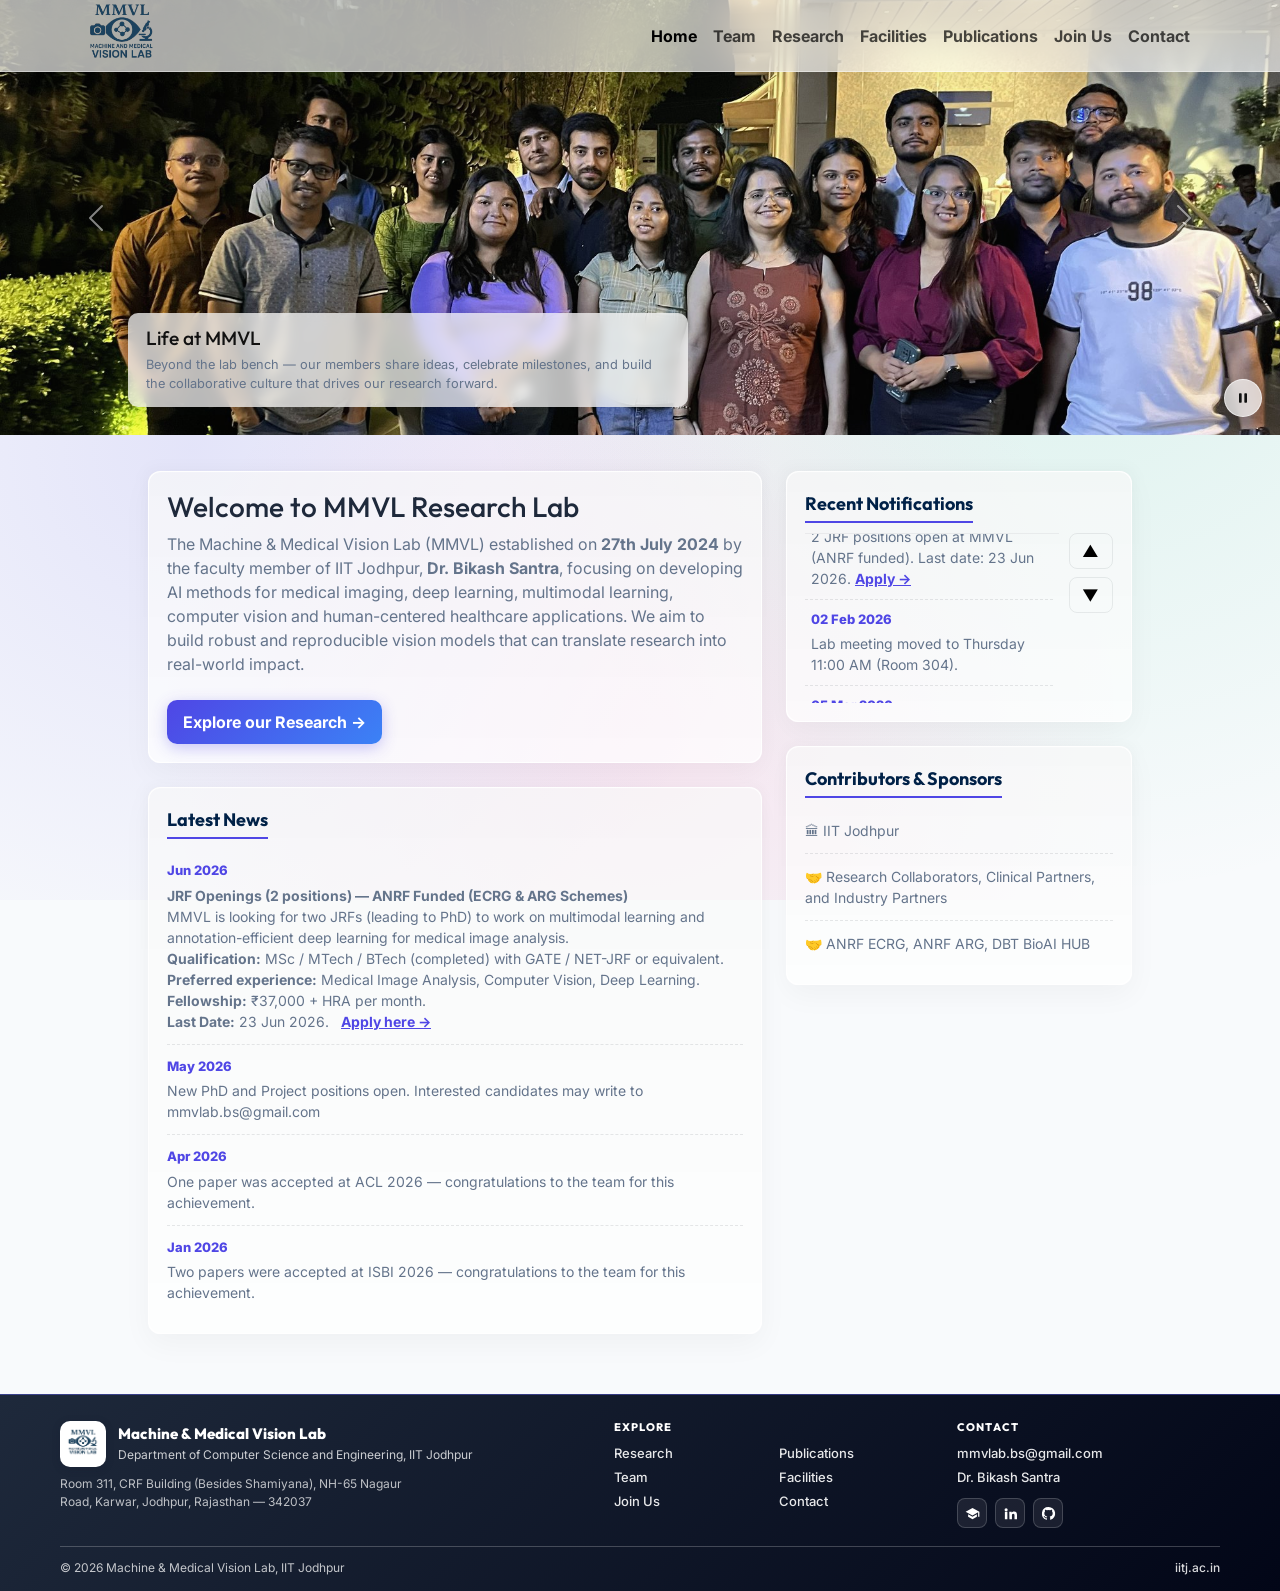
==== commit 03d8b832: "Make the home hero carousel responsive The caption was a fixed-width box with no height cap, so on a" ====
--- a/index.html
+++ b/index.html
@@ -94,7 +94,12 @@
 
     /* HERO */
     .hero-carousel {
-      max-height: 520px;
+      /* Single source of truth for hero size: every breakpoint below only
+         retunes these two values instead of repeating heights per element. */
+      --hero-h: clamp(260px, 34vw, 520px);
+      --hero-gutter: clamp(14px, 2.4vw, 28px);
+
+      height: var(--hero-h);
       overflow: hidden;
       position: relative;
       margin-top: 0px;
@@ -111,22 +116,63 @@
       }
     }
 
+    .hero-carousel .carousel,
+    .hero-carousel .carousel-inner,
+    .hero-carousel .carousel-item {
+      height: 100%;
+    }
+
     .hero-carousel .carousel-item img {
       width: 100%;
-      height: 520px;
+      height: 100%;
       object-fit: cover;
       object-position: center center;
       display: block;
       filter: saturate(0.98) contrast(0.98);
     }
 
-    .carousel-caption {
-      background: rgba(255, 255, 255, 0.65);
+    /* Caption is a left-anchored card that can never outgrow the photo:
+       it is capped in width AND height, and the body copy is line-clamped. */
+    .hero-carousel .carousel-caption {
+      /* 10vw lines the caption up with the 80%-wide content column below it */
+      left: clamp(var(--hero-gutter), 10vw, 192px);
+      right: auto;
+      transform: none;
+      bottom: var(--hero-gutter);
+      width: min(560px, calc(100% - 2 * var(--hero-gutter)));
+      max-height: calc(100% - 2 * var(--hero-gutter));
+      overflow: hidden;
+
+      background: rgba(255, 255, 255, 0.72);
+      backdrop-filter: blur(6px);
+      -webkit-backdrop-filter: blur(6px);
       color: #111;
-      padding: 14px 18px;
+      padding: clamp(10px, 1.3vw, 14px) clamp(12px, 1.7vw, 18px);
       border-radius: 10px;
-      box-shadow: 0 8px 20px rgba(12, 18, 24, 0.06);
-      max-width: 560px;
+      box-shadow: 0 8px 20px rgba(12, 18, 24, 0.10);
+      text-align: left;
+    }
+
+    .carousel-caption h3 {
+      font-size: clamp(15px, 1.5vw, 22px);
+      margin-bottom: 6px;
+    }
+
+    .carousel-caption .muted {
+      font-size: clamp(12px, 1vw, 15px);
+      line-height: 1.45;
+      margin-bottom: 0;
+      display: -webkit-box;
+      -webkit-box-orient: vertical;
+      -webkit-line-clamp: 6;
+      line-clamp: 6;
+      overflow: hidden;
+    }
+
+    /* Keep the arrows legible over light photos */
+    .hero-carousel .carousel-control-prev-icon,
+    .hero-carousel .carousel-control-next-icon {
+      filter: drop-shadow(0 2px 6px rgba(12, 18, 24, 0.55));
     }
 
     /* Slideshow pause / play toggle */
@@ -366,30 +412,26 @@
 
 
 
+    /* Laptop / small desktop — stop wasting side space on narrow screens */
+    @media (max-width: 1199.98px) {
+      .main-columns {
+        max-width: 100%;
+      }
+    }
+
+    /* Tablet */
     @media (max-width: 992px) {
       .main-columns {
         flex-direction: column;
       }
 
       .hero-carousel {
-        max-height: 380px;
-      }
-
-      .hero-carousel .carousel-item img {
-        height: 380px;
-      }
-
-      .carousel-caption {
-        max-width: 340px;
-        padding: 12px 14px;
-      }
-
-      .carousel-caption h3 {
-        font-size: 18px;
+        --hero-h: clamp(280px, 42vw, 400px);
       }
 
       .carousel-caption .muted {
-        font-size: 13px;
+        -webkit-line-clamp: 4;
+        line-clamp: 4;
       }
 
       .news-controls {
@@ -398,52 +440,54 @@
       }
     }
 
-    @media (max-width: 576px) {
+    /* Mobile — caption sits bottom-left so it clears the pause button,
+       and is clamped short enough to leave the photo visible. */
+    @media (max-width: 767.98px) {
+      /* Roughly 16:9. The photos are 1.9:1–3.1:1 panoramas, so a shorter box
+         keeps more of their width in frame instead of cropping the ends off. */
       .hero-carousel {
-        max-height: 260px;
-      }
-
-      .hero-carousel .carousel-item img {
-        height: 260px;
-      }
-
-      .carousel-caption {
-        max-width: 220px;
-        padding: 10px 12px;
+        --hero-h: clamp(180px, 56vw, 300px);
+      }
+
+      .hero-carousel .carousel-caption {
+        left: var(--hero-gutter);
+        right: calc(var(--hero-gutter) + 46px);
+        width: auto;
+        max-height: 60%;
         border-radius: 8px;
       }
 
       .carousel-caption h3 {
-        font-size: 15px;
         margin-bottom: 4px;
       }
 
       .carousel-caption .muted {
-        font-size: 12px;
-        line-height: 1.4;
-      }
-    }
-
-    @media (max-width: 400px) {
+        -webkit-line-clamp: 3;
+        line-clamp: 3;
+      }
+
+      .main-columns {
+        padding: 24px 16px;
+      }
+    }
+
+    /* Shortest heroes get the shortest caption, so the photo stays the subject */
+    @media (max-width: 480px) {
+      .carousel-caption .muted {
+        -webkit-line-clamp: 2;
+        line-clamp: 2;
+      }
+    }
+
+    /* Short landscape phones: don't let the hero eat the whole viewport */
+    @media (max-height: 520px) and (orientation: landscape) {
       .hero-carousel {
-        max-height: 200px;
-      }
-
-      .hero-carousel .carousel-item img {
-        height: 200px;
-      }
-
-      .carousel-caption {
-        max-width: 180px;
-        padding: 8px 10px;
-      }
-
-      .carousel-caption h3 {
-        font-size: 13px;
+        --hero-h: clamp(200px, 70vh, 340px);
       }
 
       .carousel-caption .muted {
-        font-size: 11px;
+        -webkit-line-clamp: 2;
+        line-clamp: 2;
       }
     }
 
--- a/assets/css/scroll-reveal.css
+++ b/assets/css/scroll-reveal.css
@@ -36,6 +36,23 @@
 }
 
 /*
+ * On narrow screens a sideways start offset sticks out past the viewport and
+ * gives the page a horizontal scrollbar until the element reveals, so the
+ * left/right variants fall back to the vertical rise.
+ */
+@media (max-width: 768px) {
+  [data-reveal="left"],
+  [data-reveal="right"] {
+    transform: translateY(24px);
+  }
+
+  [data-reveal="left"].sr-visible,
+  [data-reveal="right"].sr-visible {
+    transform: translateY(0);
+  }
+}
+
+/*
  * Transition only applied after .sr-animate is added by JS,
  * so elements don't flash on first paint.
  * Opacity resolves slightly before transform for a natural layered feel.
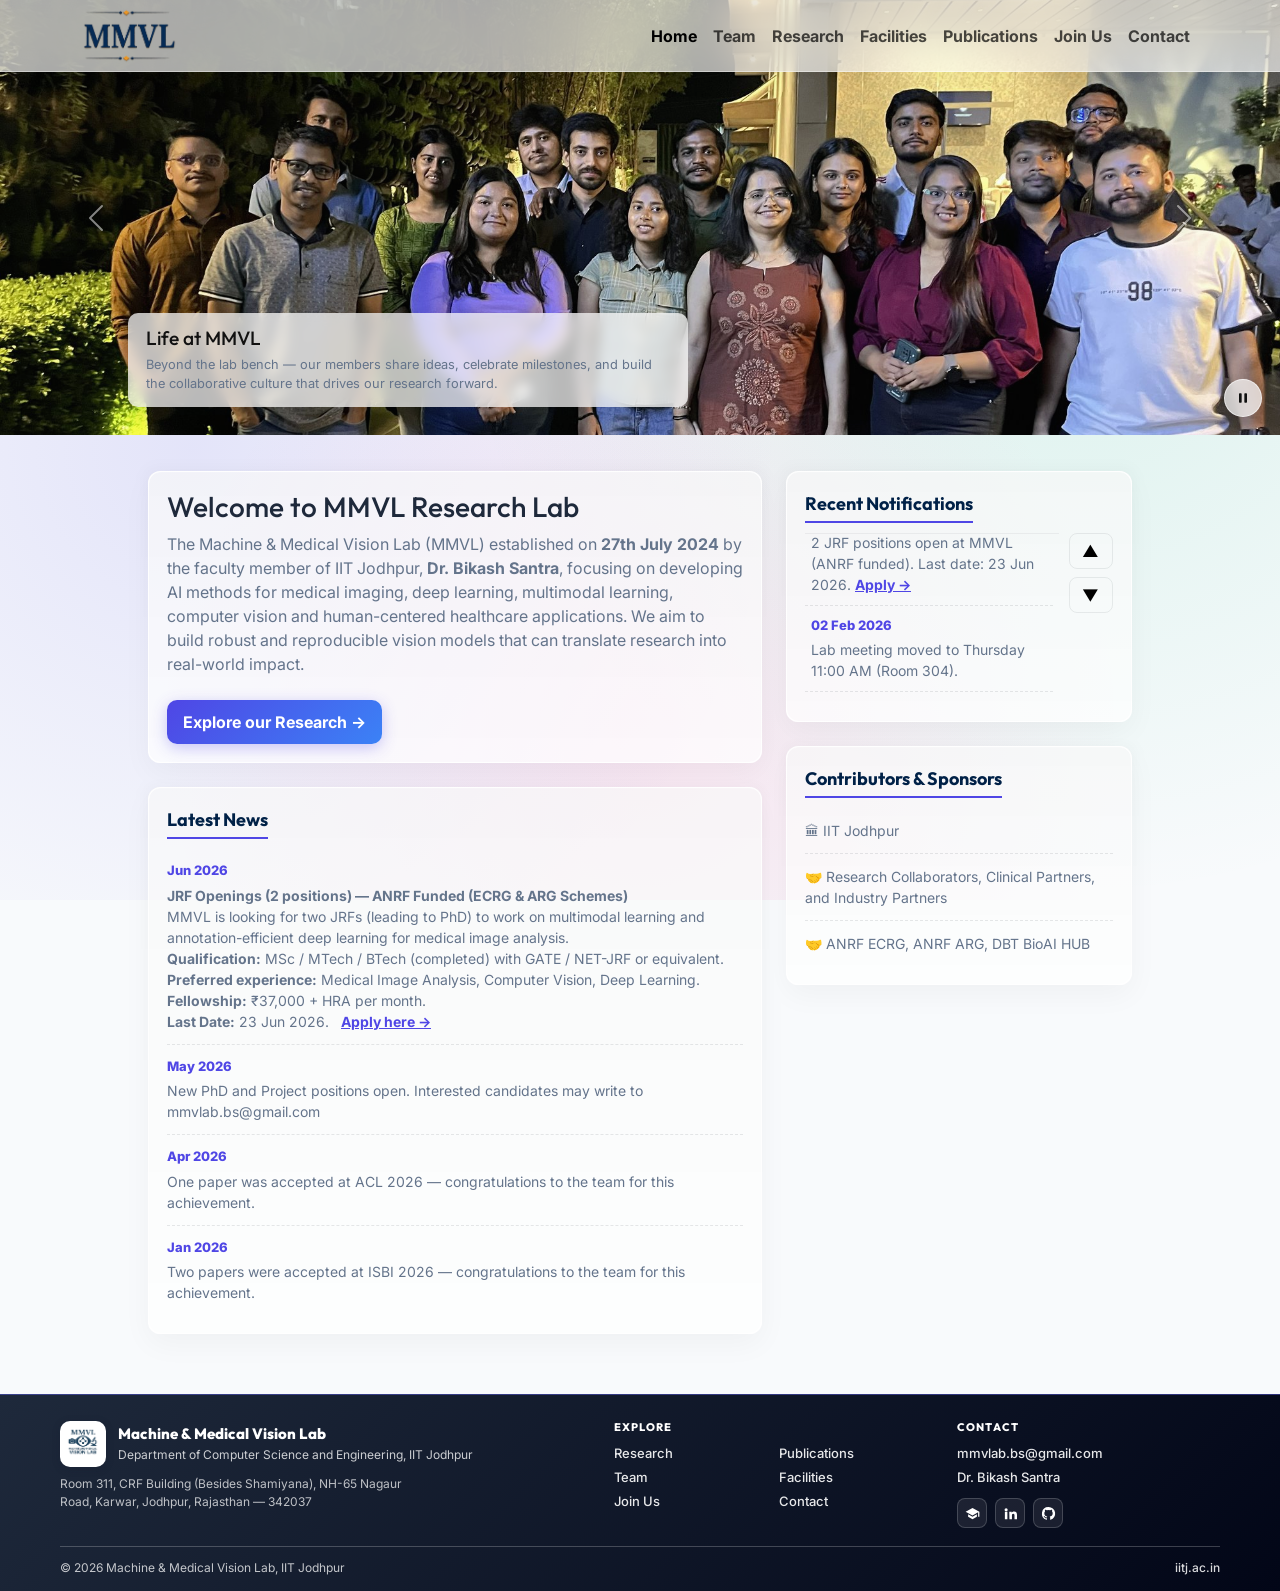
==== commit 6983160e: "Use the MMVL wordmark from the lab head's site as the navbar logo Takes the mark from home.iitj.ac.i" ====
--- a/index.html
+++ b/index.html
@@ -531,8 +531,8 @@
       <div class="container">
         <!-- <a class="navbar-brand" href="#">MMVL</a> -->
         <a class="navbar-brand d-flex align-items-center" href="./index.html">
-          <img src="./assets/images/logo/1000371724-removebg-preview.png" alt="MMVL Logo"
-            style="height:80px; width:auto; margin-right:10px;">
+          <img src="./assets/images/logo/mmvl-wordmark.png" alt="MMVL — Machine and Medical Vision Lab"
+            style="height:56px; width:auto; margin-right:10px;">
 
         </a>
 
--- a/assets/css/navbar.css
+++ b/assets/css/navbar.css
@@ -62,7 +62,7 @@
       }
 
       .navbar .navbar-brand img {
-        height: 60px !important;
+        height: 48px !important;
       }
 
       .navbar .nav-link {
@@ -97,7 +97,7 @@
       }
 
       .navbar .navbar-brand img {
-        height: 48px !important;
+        height: 40px !important;
         margin-right: 6px !important;
       }
 
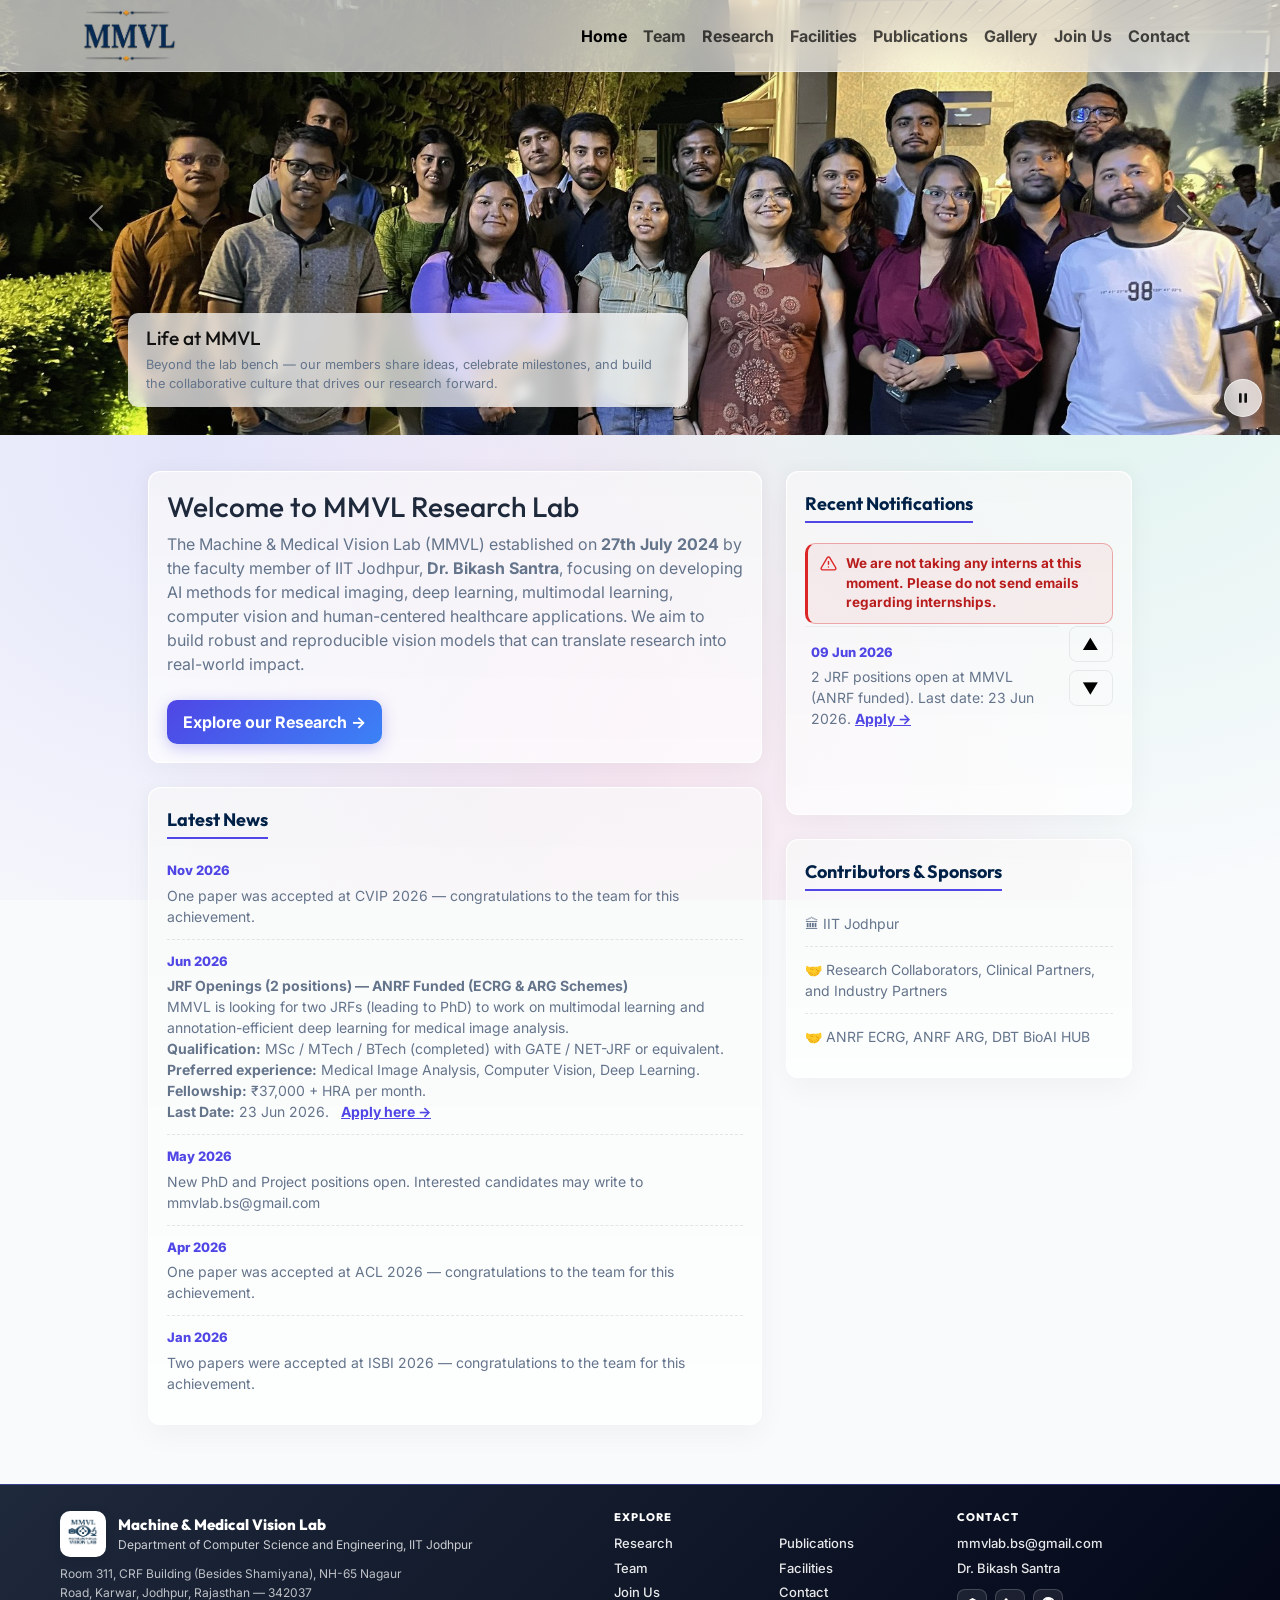
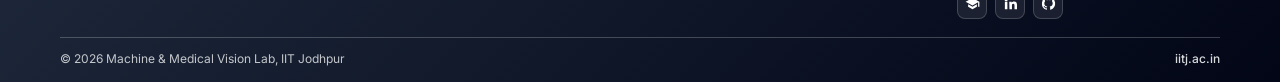
==== commit 2577ad71: "Update notices, research areas and position availability Home page: pin a red notice above the notif" ====
--- a/index.html
+++ b/index.html
@@ -389,6 +389,37 @@
       line-height: 1.5;
     }
 
+    /* Standing notice pinned above the scrolling list. Red so it reads as a
+       "please don't" rather than as ordinary lab news, and kept out of
+       #notifScroll so the auto-scroll can never carry it out of view. */
+    .notif-alert {
+      display: flex;
+      gap: 9px;
+      align-items: flex-start;
+      margin: 10px 0 2px;
+      padding: 10px 12px;
+      border: 1px solid rgba(220, 38, 38, 0.35);
+      border-left: 3px solid #dc2626;
+      border-radius: 10px;
+      background: rgba(220, 38, 38, 0.06);
+      color: #b91c1c;
+      font-size: 13.5px;
+      font-weight: 700;
+      line-height: 1.45;
+    }
+
+    .notif-alert svg {
+      flex: 0 0 auto;
+      width: 17px;
+      height: 17px;
+      margin-top: 1px;
+      fill: none;
+      stroke: #dc2626;
+      stroke-width: 2;
+      stroke-linecap: round;
+      stroke-linejoin: round;
+    }
+
     .news-controls {
       display: flex;
       flex-direction: column;
@@ -547,6 +578,7 @@
             <li class="nav-item"><a class="nav-link" href="research.html">Research</a></li>
             <li class="nav-item"><a class="nav-link" href="facilities.html">Facilities</a></li>
             <li class="nav-item"><a class="nav-link" href="publications.html">Publications</a></li>
+            <li class="nav-item"><a class="nav-link" href="gallery.html">Gallery</a></li>
             <li class="nav-item"><a class="nav-link" href="joinus.html">Join Us</a></li>
             <li class="nav-item"><a class="nav-link" href="contact.html">Contact</a></li>
           </ul>
@@ -712,6 +744,12 @@
           <div class="panel-head">Latest News</div>
 
           <div class="news-item">
+            <div class="news-date">Nov 2026</div>
+            <div class="news-text">One paper was accepted at CVIP 2026 — congratulations to the team for this
+              achievement.</div>
+          </div>
+
+          <div class="news-item">
             <div class="news-date">Jun 2026</div>
             <div class="news-text">
               <b>JRF Openings (2 positions) — ANRF Funded (ECRG &amp; ARG Schemes)</b><br>
@@ -754,6 +792,16 @@
         <div class="card-panel mb-4" data-reveal="right">
           <div class="panel-head">Recent Notifications</div>
 
+          <div class="notif-alert" role="alert">
+            <svg viewBox="0 0 24 24" aria-hidden="true">
+              <path d="M10.29 3.86L1.82 18a2 2 0 0 0 1.71 3h16.94a2 2 0 0 0 1.71-3L13.71 3.86a2 2 0 0 0-3.42 0z"/>
+              <line x1="12" y1="9" x2="12" y2="13"/>
+              <line x1="12" y1="17" x2="12.01" y2="17"/>
+            </svg>
+            <span>We are not taking any interns at this moment. Please do not send emails regarding
+              internships.</span>
+          </div>
+
           <div style="display:flex; gap:10px; align-items:flex-start;">
             <div style="flex:1;">
               <div id="notifScroll" class="scroll-box" tabindex="0">
@@ -766,25 +814,6 @@
                       style="color:var(--accent); font-weight:700;">Apply →</a>
                   </div>
                 </div>
-
-                <div class="notif-item">
-                  <div class="notif-date">02 Feb 2026</div>
-                  <div class="notif-text">Lab meeting moved to Thursday 11:00 AM (Room 304).</div>
-                </div>
-
-                <div class="notif-item">
-                  <div class="notif-date">05 Mar 2026</div>
-                  <div class="notif-text">New baseline code pushed to GitHub repo — please check the README.</div>
-                </div>
-
-
-
-                <div class="notif-item">
-                  <div class="notif-date">16 Apr 2026</div>
-                  <div class="notif-text">Internal paper discussion scheduled next week — agenda will be shared soon.
-                  </div>
-                </div>
-
 
               </div>
             </div>
